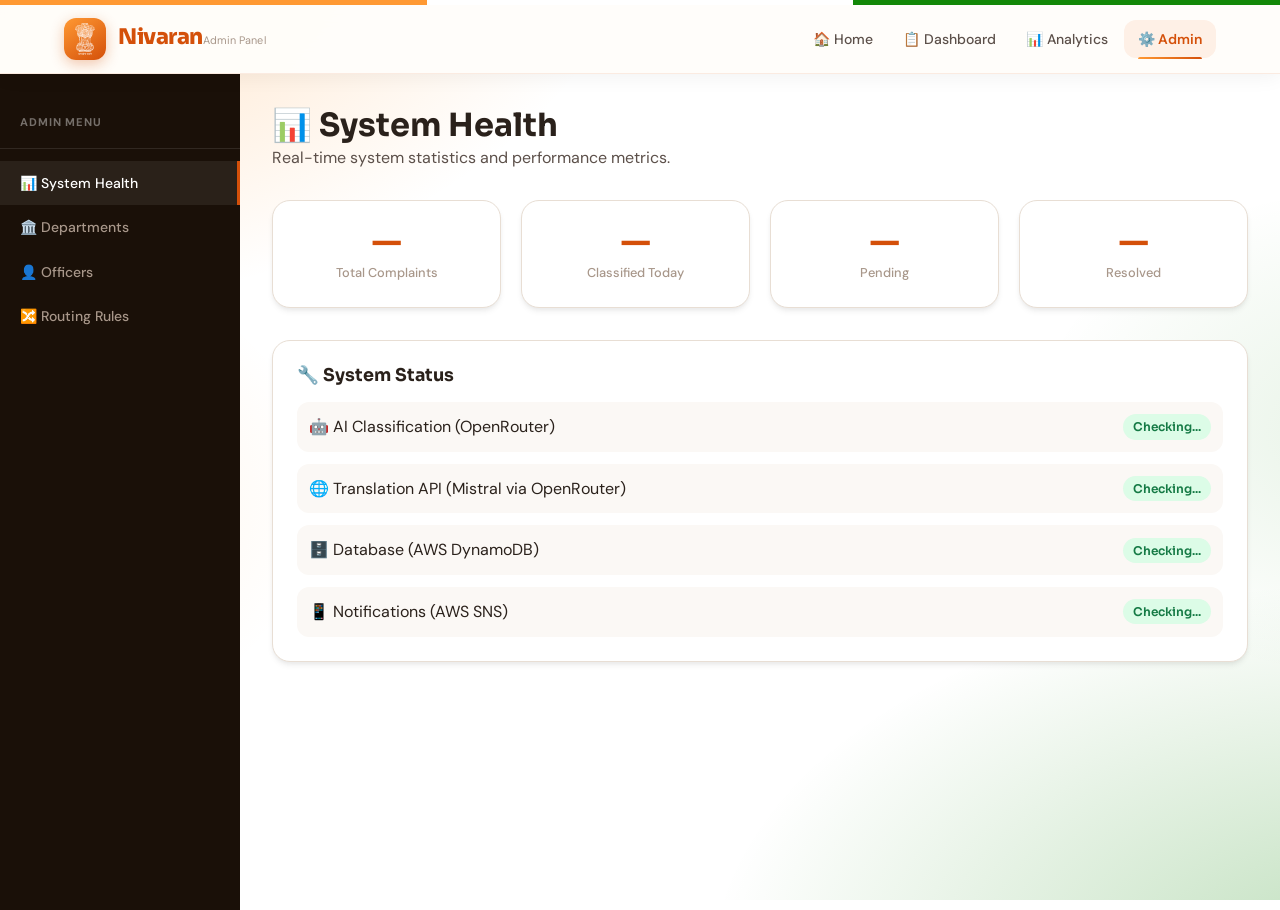
==== templates/admin.html @ b51317f9 "Initial commit" ====
<!DOCTYPE html>
<html lang="en">
<head>
  <meta charset="UTF-8" />
  <meta name="viewport" content="width=device-width, initial-scale=1.0" />
  <title>Admin Panel — Nivaran</title>
  <link rel="stylesheet" href="/static/css/base.css" />
  <link rel="stylesheet" href="/static/css/nav.css" />
  <link rel="stylesheet" href="/static/css/admin.css" />
</head>
<body>
<div id="offline-banner"></div>
<div id="toast-container"></div>

<nav class="navbar">
  <div class="nav-inner">
    <a href="/" class="nav-logo">
      <div class="nav-logo-icon">
        <img src="/static/img/emblem-of-india.svg" alt="National Emblem of India"
             style="width:100%;height:100%;object-fit:contain;filter:brightness(0) invert(1);">
      </div>
      <div><span class="nav-logo-text">Nivaran</span><span class="nav-logo-tagline">Admin Panel</span></div>
    </a>
    <ul class="nav-links">
      <li><a href="/">🏠 Home</a></li>
      <li><a href="/dashboard">📋 Dashboard</a></li>
      <li><a href="/analytics">📊 Analytics</a></li>
      <li><a href="/admin" class="active">⚙️ Admin</a></li>
    </ul>
    <button class="nav-hamburger" id="hamburger"><span></span><span></span><span></span></button>
  </div>
  <div class="nav-mobile" id="nav-mobile">
    <a href="/">🏠 Home</a>
    <a href="/dashboard">📋 Dashboard</a>
    <a href="/analytics">📊 Analytics</a>
    <a href="/admin">⚙️ Admin</a>
  </div>
</nav>

<div class="admin-layout">

  <!-- Sidebar -->
  <aside class="admin-sidebar">
    <div style="padding:16px 20px;border-bottom:1px solid rgba(255,255,255,0.1);margin-bottom:12px">
      <div style="font-size:0.7rem;font-weight:700;text-transform:uppercase;letter-spacing:0.08em;color:rgba(255,255,255,0.4)">Admin Menu</div>
    </div>
    <ul class="admin-nav">
      <li><a href="#" class="active" data-section="health">📊 System Health</a></li>
      <li><a href="#" data-section="departments">🏛️ Departments</a></li>
      <li><a href="#" data-section="users">👤 Officers</a></li>
      <li><a href="#" data-section="routing">🔀 Routing Rules</a></li>
    </ul>
  </aside>

  <!-- Content -->
  <main class="admin-content">

    <!-- System Health -->
    <div class="admin-section active" id="section-health">
      <div class="admin-section-header">
        <h2>📊 System Health</h2>
        <p>Real-time system statistics and performance metrics.</p>
      </div>

      <div class="health-grid">
        <div class="health-card">
          <div class="health-num" id="h-total">—</div>
          <div class="health-label">Total Complaints</div>
        </div>
        <div class="health-card">
          <div class="health-num" id="h-today">—</div>
          <div class="health-label">Classified Today</div>
        </div>
        <div class="health-card">
          <div class="health-num" id="h-pending">—</div>
          <div class="health-label">Pending</div>
        </div>
        <div class="health-card">
          <div class="health-num" id="h-resolved">—</div>
          <div class="health-label">Resolved</div>
        </div>
      </div>

      <div class="card">
        <h4 style="margin-bottom:16px">🔧 System Status</h4>
        <div style="display:flex;flex-direction:column;gap:12px" id="system-status">
          <div style="display:flex;align-items:center;justify-content:space-between;padding:12px;background:var(--neutral-50);border-radius:var(--radius)">
            <span>🤖 AI Classification (OpenRouter)</span>
            <span class="badge badge-low" id="status-ai">Checking...</span>
          </div>
          <div style="display:flex;align-items:center;justify-content:space-between;padding:12px;background:var(--neutral-50);border-radius:var(--radius)">
            <span>🌐 Translation API (Mistral via OpenRouter)</span>
            <span class="badge badge-low" id="status-translate">Checking...</span>
          </div>
          <div style="display:flex;align-items:center;justify-content:space-between;padding:12px;background:var(--neutral-50);border-radius:var(--radius)">
            <span>🗄️ Database (AWS DynamoDB)</span>
            <span class="badge badge-low" id="status-db">Checking...</span>
          </div>
          <div style="display:flex;align-items:center;justify-content:space-between;padding:12px;background:var(--neutral-50);border-radius:var(--radius)">
            <span>📱 Notifications (AWS SNS)</span>
            <span class="badge badge-low" id="status-sns">Checking...</span>
          </div>
        </div>
      </div>
    </div>

    <!-- Departments -->
    <div class="admin-section" id="section-departments">
      <div class="admin-section-header">
        <h2>🏛️ Department Management</h2>
        <p>Manage departments and their complaint categories.</p>
      </div>

      <div class="dept-table-card">
        <div style="padding:16px 20px;border-bottom:1px solid var(--border);display:flex;justify-content:space-between;align-items:center">
          <span style="font-weight:600;font-size:0.9rem">All Departments</span>
          <button class="btn btn-primary btn-sm" id="add-dept-btn">+ Add Department</button>
        </div>
        <table class="dept-table">
          <thead>
            <tr>
              <th>ID</th>
              <th>Name</th>
              <th>Categories</th>
              <th>Officers</th>
              <th>Actions</th>
            </tr>
          </thead>
          <tbody id="dept-tbody">
            <tr><td colspan="5" style="text-align:center;padding:32px;color:var(--text-muted)">Loading...</td></tr>
          </tbody>
        </table>
      </div>

      <!-- Add Department Form -->
      <div class="add-form-card hidden" id="add-dept-form">
        <h4 style="margin-bottom:20px">Add New Department</h4>
        <div class="grid-2">
          <div class="form-group">
            <label class="form-label">Department Name</label>
            <input type="text" class="form-control" id="new-dept-name" placeholder="e.g. Jal Nigam" />
          </div>
          <div class="form-group">
            <label class="form-label">Head Email</label>
            <input type="email" class="form-control" id="new-dept-email" placeholder="head@dept.gov.in" />
          </div>
        </div>
        <div class="form-group">
          <label class="form-label">Categories (comma separated)</label>
          <input type="text" class="form-control" id="new-dept-categories" placeholder="Water Supply, Drainage" />
        </div>
        <div style="display:flex;gap:10px">
          <button class="btn btn-primary" id="save-dept-btn">Save Department</button>
          <button class="btn btn-secondary" id="cancel-dept-btn">Cancel</button>
        </div>
      </div>
    </div>

    <!-- Officers -->
    <div class="admin-section" id="section-users">
      <div class="admin-section-header">
        <h2>👤 Officer Management</h2>
        <p>Add and manage department officers.</p>
      </div>

      <div class="add-form-card">
        <h4 style="margin-bottom:20px">Add New Officer</h4>
        <div class="grid-2">
          <div class="form-group">
            <label class="form-label">Username</label>
            <input type="text" class="form-control" id="new-officer-user" placeholder="officer.name" />
          </div>
          <div class="form-group">
            <label class="form-label">Password</label>
            <input type="password" class="form-control" id="new-officer-pass" placeholder="••••••••" />
          </div>
          <div class="form-group">
            <label class="form-label">Full Name</label>
            <input type="text" class="form-control" id="new-officer-name" placeholder="Officer Name" />
          </div>
          <div class="form-group">
            <label class="form-label">Department</label>
            <select class="form-control" id="new-officer-dept">
              <option value="">Select Department</option>
            </select>
          </div>
        </div>
        <button class="btn btn-primary" id="save-officer-btn">Add Officer</button>
      </div>
    </div>

    <!-- Routing Rules -->
    <div class="admin-section" id="section-routing">
      <div class="admin-section-header">
        <h2>🔀 Routing Rules</h2>
        <p>Configure which categories route to which departments.</p>
      </div>
      <div class="card">
        <table class="dept-table">
          <thead>
            <tr><th>Category</th><th>Department</th><th>Priority</th><th>Action</th></tr>
          </thead>
          <tbody id="routing-tbody">
            <tr><td colspan="4" style="text-align:center;padding:32px;color:var(--text-muted)">Loading routing rules...</td></tr>
          </tbody>
        </table>
      </div>
    </div>

  </main>
</div>

<script type="module" src="/static/js/main.js"></script>
<script type="module" src="/static/js/offline.js"></script>
<script type="module">
import { apiGet, apiPost, showToast } from '/static/js/api.js';

// Sidebar navigation
document.querySelectorAll('.admin-nav a').forEach(link => {
  link.addEventListener('click', e => {
    e.preventDefault();
    document.querySelectorAll('.admin-nav a').forEach(a => a.classList.remove('active'));
    document.querySelectorAll('.admin-section').forEach(s => s.classList.remove('active'));
    link.classList.add('active');
    document.getElementById('section-' + link.dataset.section)?.classList.add('active');
  });
});

// Load health stats
async function loadHealth() {
  const res = await apiGet('/api/health');
  if (res.success) {
    const d = res.data;
    document.getElementById('h-total').textContent = d.total ?? '—';
    document.getElementById('h-today').textContent = d.today ?? '—';
    document.getElementById('h-pending').textContent = d.pending ?? '—';
    document.getElementById('h-resolved').textContent = d.resolved ?? '—';
    ['ai','translate','db','sns'].forEach(k => {
      const el = document.getElementById('status-' + k);
      const ok = d.services?.[k];
      el.textContent = ok ? '✅ Operational' : '❌ Down';
      el.className = 'badge ' + (ok ? 'badge-low' : 'badge-high');
    });
  }
}

// Load departments
async function loadDepts() {
  const res = await apiGet('/api/departments');
  const tbody = document.getElementById('dept-tbody');
  if (res.success && res.data.length) {
    tbody.innerHTML = res.data.map(d => `
      <tr>
        <td><code>${d.dept_id}</code></td>
        <td><strong>${d.name}</strong></td>
        <td>${(d.categories || []).join(', ')}</td>
        <td>${(d.officer_emails || []).length}</td>
        <td><button class="btn btn-sm btn-secondary">Edit</button></td>
      </tr>
    `).join('');
  } else {
    tbody.innerHTML = '<tr><td colspan="5" style="text-align:center;padding:24px;color:var(--text-muted)">No departments found.</td></tr>';
  }
}

// Add dept toggle
document.getElementById('add-dept-btn')?.addEventListener('click', () => {
  document.getElementById('add-dept-form').classList.toggle('hidden');
});
document.getElementById('cancel-dept-btn')?.addEventListener('click', () => {
  document.getElementById('add-dept-form').classList.add('hidden');
});

document.getElementById('save-dept-btn')?.addEventListener('click', async () => {
  const name = document.getElementById('new-dept-name').value;
  const email = document.getElementById('new-dept-email').value;
  const cats = document.getElementById('new-dept-categories').value;
  if (!name) return showToast('Department name required', 'error');
  const res = await apiPost('/api/departments', {
    name, officer_emails: [email],
    categories: cats.split(',').map(c => c.trim()).filter(Boolean)
  });
  if (res.success) { showToast('Department added!', 'success'); loadDepts(); }
  else showToast(res.error || 'Failed', 'error');
});

// Load routing rules
async function loadRouting() {
  const tbody = document.getElementById('routing-tbody');
  const rules = [
    { category: 'Water Supply', dept: 'Jal Nigam', priority: 'HIGH' },
    { category: 'Electricity', dept: 'DISCOM', priority: 'HIGH' },
    { category: 'Roads', dept: 'PWD', priority: 'MEDIUM' },
    { category: 'Sanitation', dept: 'Municipal Corp', priority: 'HIGH' },
    { category: 'Parks', dept: 'Parks Dept', priority: 'LOW' },
    { category: 'Police', dept: 'Police Dept', priority: 'HIGH' },
    { category: 'Health', dept: 'Health Dept', priority: 'HIGH' },
    { category: 'Education', dept: 'Education Dept', priority: 'MEDIUM' },
    { category: 'Transport', dept: 'Transport Dept', priority: 'MEDIUM' },
  ];
  tbody.innerHTML = rules.map(r => `
    <tr>
      <td>${r.category}</td>
      <td>${r.dept}</td>
      <td><span class="badge badge-${r.priority === 'HIGH' ? 'high' : r.priority === 'MEDIUM' ? 'medium' : 'low'}">${r.priority}</span></td>
      <td><button class="btn btn-sm btn-secondary">Edit</button></td>
    </tr>
  `).join('');
}

loadHealth();
loadDepts();
loadRouting();
</script>
</body>
</html>
---- static/css/base.css ----
/* ============================================
   NivAI — Base CSS: Design System & Variables
   ============================================ */

@import url('https://fonts.googleapis.com/css2?family=Sora:wght@300;400;500;600;700;800&family=DM+Sans:ital,wght@0,300;0,400;0,500;0,600;1,400&family=Hind:wght@300;400;500;600;700&display=swap');

:root {
  /* Brand Colors — Indian Saffron-inspired */
  --primary: #D4500A;
  --primary-dark: #A83B06;
  --primary-light: #FEF0E6;
  --primary-glow: rgba(212, 80, 10, 0.15);

  /* Indian Accent */
  --india-saffron: #FF9933;
  --india-green: #138808;
  --india-white: #FFFFFF;

  /* Status Colors */
  --success: #157A45;
  --success-light: #DCFCE7;
  --warning: #C27803;
  --warning-light: #FEF9C3;
  --danger: #C81E1E;
  --danger-light: #FDE8E8;
  --info: #1C64F2;
  --info-light: #E1EFFE;

  /* Neutrals */
  --neutral-50: #FBF8F5;
  --neutral-100: #F5EFE8;
  --neutral-200: #E8DED4;
  --neutral-300: #D4C4B8;
  --neutral-400: #A8978A;
  --neutral-500: #7A6B62;
  --neutral-600: #5C504A;
  --neutral-700: #403830;
  --neutral-800: #2A211B;
  --neutral-900: #1A1008;

  /* Semantic */
  --bg-light: #FDFCFB;
  --bg-white: #FFFFFF;
  --text-primary: #2A211B;
  --text-secondary: #5C504A;
  --text-muted: #A8978A;
  --border: #E8DED4;
  --border-focus: #D4500A;

  /* Spacing */
  --radius-sm: 6px;
  --radius: 12px;
  --radius-lg: 18px;
  --radius-xl: 24px;
  --radius-full: 9999px;

  /* Shadows */
  --shadow-sm: 0 1px 3px rgba(0,0,0,0.06);
  --shadow: 0 4px 6px -1px rgba(0,0,0,0.07), 0 2px 4px -1px rgba(0,0,0,0.04);
  --shadow-md: 0 8px 24px rgba(0,0,0,0.09);
  --shadow-lg: 0 16px 48px rgba(0,0,0,0.11);
  --shadow-primary: 0 4px 20px rgba(212,80,10,0.22);

  /* Typography */
  --font-display: 'Sora', 'Hind', sans-serif;
  --font-body: 'DM Sans', 'Hind', sans-serif;

  /* Transitions */
  --transition: all 0.2s ease;
  --transition-slow: all 0.4s ease;

  /* Z-index */
  --z-nav: 100;
  --z-modal: 200;
  --z-toast: 300;
  --z-offline: 400;
}

/* ===== RESET ===== */
*, *::before, *::after {
  box-sizing: border-box;
  margin: 0;
  padding: 0;
}

html {
  scroll-behavior: smooth;
  -webkit-text-size-adjust: 100%;
}

/*
  ===== BACKGROUND — Tricolor Gradient =====
  Inspired by Indian flag:
  • Soft saffron glow blooms from top-left
  • Clean white in the centre
  • Soft India-green glow from bottom-right
  Smooth and elegant — no hard lines, no dots
*/
body {
  font-family: var(--font-body);
  font-size: 16px;
  line-height: 1.6;
  color: var(--text-primary);
  min-height: 100vh;
  -webkit-font-smoothing: antialiased;

  background-color: #FFFFFF;
  background-image:
    /* Saffron blob — top-left, large soft glow */
    radial-gradient(ellipse 90% 75% at -8% -12%,
      rgba(255, 153, 51, 0.38) 0%,
      rgba(255, 153, 51, 0.18) 35%,
      transparent 65%
    ),
    /* Secondary warm shimmer — left edge, mid */
    radial-gradient(ellipse 55% 55% at -5% 55%,
      rgba(255, 140, 20, 0.14) 0%,
      transparent 55%
    ),
    /* India Green blob — bottom-right, large soft glow */
    radial-gradient(ellipse 85% 70% at 108% 108%,
      rgba(19, 136, 8, 0.28) 0%,
      rgba(19, 136, 8, 0.12) 35%,
      transparent 62%
    ),
    /* Secondary green shimmer — right edge, mid */
    radial-gradient(ellipse 50% 50% at 108% 48%,
      rgba(19, 136, 8, 0.10) 0%,
      transparent 55%
    ),
    /* Bright white centre highlight */
    radial-gradient(ellipse 70% 60% at 50% 45%,
      rgba(255, 255, 255, 1) 0%,
      rgba(255, 255, 255, 0.85) 40%,
      transparent 75%
    );
  background-attachment: fixed;
}

/* ===== TYPOGRAPHY ===== */
h1, h2, h3, h4, h5, h6 {
  font-family: var(--font-display);
  font-weight: 700;
  line-height: 1.2;
  color: var(--text-primary);
}

h1 { font-size: clamp(1.75rem, 4vw, 2.75rem); }
h2 { font-size: clamp(1.4rem, 3vw, 2rem); }
h3 { font-size: clamp(1.1rem, 2vw, 1.4rem); }
h4 { font-size: 1.1rem; }

p { color: var(--text-secondary); line-height: 1.7; }

a {
  color: var(--primary);
  text-decoration: none;
  transition: var(--transition);
}
a:hover { color: var(--primary-dark); }

/* ===== BUTTONS ===== */
.btn {
  display: inline-flex;
  align-items: center;
  gap: 8px;
  padding: 10px 20px;
  border-radius: var(--radius);
  font-family: var(--font-body);
  font-size: 0.9rem;
  font-weight: 600;
  cursor: pointer;
  border: none;
  transition: var(--transition);
  text-decoration: none;
  white-space: nowrap;
}

.btn-primary {
  background: linear-gradient(135deg, #E05C0A, #C94E06);
  color: white;
  box-shadow: var(--shadow-primary);
}
.btn-primary:hover {
  background: linear-gradient(135deg, #C94E06, #A83B06);
  transform: translateY(-1px);
  box-shadow: 0 6px 24px rgba(212,80,10,0.35);
  color: white;
}

.btn-secondary {
  background: white;
  color: var(--primary);
  border: 2px solid var(--primary);
}
.btn-secondary:hover {
  background: var(--primary-light);
  transform: translateY(-1px);
}

.btn-danger {
  background: var(--danger);
  color: white;
}
.btn-danger:hover { background: #a51717; }

.btn-success {
  background: var(--success);
  color: white;
}

.btn-lg {
  padding: 14px 28px;
  font-size: 1rem;
  border-radius: var(--radius-lg);
}

.btn-sm {
  padding: 6px 14px;
  font-size: 0.8rem;
  border-radius: var(--radius-sm);
}

.btn:disabled {
  opacity: 0.6;
  cursor: not-allowed;
  transform: none !important;
}

/* ===== FORMS ===== */
.form-group {
  display: flex;
  flex-direction: column;
  gap: 6px;
  margin-bottom: 16px;
}

.form-label {
  font-family: var(--font-display);
  font-size: 0.85rem;
  font-weight: 600;
  color: var(--text-primary);
}

.form-control {
  width: 100%;
  padding: 12px 16px;
  border: 1.5px solid var(--border);
  border-radius: var(--radius);
  font-family: var(--font-body);
  font-size: 0.95rem;
  color: var(--text-primary);
  background: white;
  transition: var(--transition);
  outline: none;
}

.form-control:focus {
  border-color: var(--primary);
  box-shadow: 0 0 0 3px var(--primary-glow);
}

.form-control::placeholder { color: var(--text-muted); }

textarea.form-control {
  resize: vertical;
  min-height: 120px;
  line-height: 1.6;
}

select.form-control {
  appearance: none;
  background-image: url("data:image/svg+xml,%3Csvg xmlns='http://www.w3.org/2000/svg' width='16' height='16' fill='%23A8978A' viewBox='0 0 16 16'%3E%3Cpath d='M7.247 11.14L2.451 5.658C1.885 5.013 2.345 4 3.204 4h9.592a1 1 0 0 1 .753 1.659l-4.796 5.48a1 1 0 0 1-1.506 0z'/%3E%3C/svg%3E");
  background-repeat: no-repeat;
  background-position: right 14px center;
  padding-right: 40px;
  cursor: pointer;
}

/* ===== CARDS ===== */
.card {
  background: white;
  border-radius: var(--radius-lg);
  padding: 24px;
  box-shadow: var(--shadow);
  border: 1px solid var(--border);
}

.card-header {
  display: flex;
  align-items: center;
  justify-content: space-between;
  margin-bottom: 20px;
  padding-bottom: 16px;
  border-bottom: 1px solid var(--border);
}

/* ===== BADGES ===== */
.badge {
  display: inline-flex;
  align-items: center;
  padding: 3px 10px;
  border-radius: var(--radius-full);
  font-size: 0.75rem;
  font-weight: 600;
  font-family: var(--font-display);
}

.badge-high { background: var(--danger-light); color: var(--danger); }
.badge-medium { background: var(--warning-light); color: var(--warning); }
.badge-low { background: var(--success-light); color: var(--success); }
.badge-info { background: var(--info-light); color: var(--info); }
.badge-neutral { background: var(--neutral-100); color: var(--neutral-600); }

/* ===== ALERTS ===== */
.alert {
  padding: 14px 18px;
  border-radius: var(--radius);
  display: flex;
  align-items: flex-start;
  gap: 12px;
  font-size: 0.9rem;
}

.alert-warning {
  background: var(--warning-light);
  border: 1px solid #fcd34d;
  color: #92400e;
}
.alert-success {
  background: var(--success-light);
  border: 1px solid #6ee7b7;
  color: #065f46;
}
.alert-danger {
  background: var(--danger-light);
  border: 1px solid #fca5a5;
  color: #7f1d1d;
}

/* One complaint at a time — Info alert */
.alert-one-complaint {
  background: linear-gradient(135deg, rgba(255,248,240,0.9), rgba(255,243,224,0.9));
  border: 1px solid #FFCC80;
  border-left: 4px solid var(--india-saffron);
  color: #8B4513;
  padding: 10px 14px;
  border-radius: var(--radius);
  display: flex;
  align-items: center;
  gap: 10px;
  font-size: 0.875rem;
  font-weight: 500;
  margin-bottom: 10px;
  backdrop-filter: blur(4px);
}

/* ===== SPINNER ===== */
.spinner {
  width: 20px;
  height: 20px;
  border: 2.5px solid rgba(255,255,255,0.3);
  border-top-color: white;
  border-radius: 50%;
  animation: spin 0.7s linear infinite;
  display: inline-block;
}

.spinner-dark {
  border-color: rgba(212,80,10,0.2);
  border-top-color: var(--primary);
}

@keyframes spin { to { transform: rotate(360deg); } }

/* ===== LAYOUT UTILITIES ===== */
.container {
  width: 100%;
  max-width: 1200px;
  margin: 0 auto;
  padding: 0 20px;
}

.container-sm { max-width: 720px; }
.container-md { max-width: 900px; }

.flex { display: flex; }
.flex-col { flex-direction: column; }
.items-center { align-items: center; }
.justify-between { justify-content: space-between; }
.justify-center { justify-content: center; }
.gap-4 { gap: 16px; }
.gap-8 { gap: 32px; }
.wrap { flex-wrap: wrap; }

.grid-2 { display: grid; grid-template-columns: repeat(2, 1fr); gap: 20px; }
.grid-3 { display: grid; grid-template-columns: repeat(3, 1fr); gap: 20px; }
.grid-4 { display: grid; grid-template-columns: repeat(4, 1fr); gap: 20px; }

.text-center { text-align: center; }
.text-right { text-align: right; }
.hidden { display: none !important; }
.mt-4 { margin-top: 16px; }
.mt-8 { margin-top: 32px; }
.mb-4 { margin-bottom: 16px; }
.mb-8 { margin-bottom: 32px; }

/* ===== OFFLINE BANNER ===== */
#offline-banner {
  position: fixed;
  top: 0; left: 0; right: 0;
  z-index: var(--z-offline);
  background: #92400e;
  color: white;
  padding: 10px 20px;
  text-align: center;
  font-size: 0.875rem;
  font-weight: 500;
  display: none;
  align-items: center;
  justify-content: center;
  gap: 8px;
  transform: translateY(-100%);
  transition: transform 0.3s ease;
}
#offline-banner.show { display: flex; transform: translateY(0); }
body.offline-mode { padding-top: 44px; }

/* ===== TOAST ===== */
#toast-container {
  position: fixed;
  bottom: 24px; right: 24px;
  z-index: var(--z-toast);
  display: flex;
  flex-direction: column;
  gap: 10px;
}

.toast {
  background: var(--neutral-800);
  color: white;
  padding: 12px 18px;
  border-radius: var(--radius);
  font-size: 0.875rem;
  box-shadow: var(--shadow-lg);
  display: flex;
  align-items: center;
  gap: 10px;
  animation: slideInRight 0.3s ease, fadeOut 0.3s ease 2.7s forwards;
  max-width: 320px;
}

.toast-success { background: var(--success); }
.toast-error { background: var(--danger); }
.toast-warning { background: var(--warning); }

@keyframes slideInRight {
  from { transform: translateX(100%); opacity: 0; }
  to { transform: translateX(0); opacity: 1; }
}
@keyframes fadeOut { to { opacity: 0; transform: translateX(100%); } }

/* ===== MODAL ===== */
.modal-overlay {
  position: fixed; inset: 0;
  background: rgba(0,0,0,0.5);
  z-index: var(--z-modal);
  display: flex; align-items: center; justify-content: center;
  padding: 20px;
  backdrop-filter: blur(4px);
  opacity: 0; pointer-events: none;
  transition: opacity 0.2s ease;
}
.modal-overlay.active { opacity: 1; pointer-events: all; }

.modal {
  background: white;
  border-radius: var(--radius-xl);
  padding: 32px;
  width: 100%; max-width: 520px;
  max-height: 90vh; overflow-y: auto;
  transform: scale(0.95);
  transition: transform 0.2s ease;
}
.modal-overlay.active .modal { transform: scale(1); }

/* ===== RESPONSIVE ===== */
@media (max-width: 1024px) {
  .grid-4 { grid-template-columns: repeat(2, 1fr); }
  .grid-3 { grid-template-columns: repeat(2, 1fr); }
}
@media (max-width: 768px) {
  .container { padding: 0 16px; }
  .grid-2, .grid-3, .grid-4 { grid-template-columns: 1fr; }
  .card { padding: 16px; }
  h1 { font-size: 1.6rem; }
  .hide-mobile { display: none !important; }
}

/* ===== SCROLLBAR ===== */
::-webkit-scrollbar { width: 6px; height: 6px; }
::-webkit-scrollbar-track { background: var(--neutral-100); }
::-webkit-scrollbar-thumb { background: var(--neutral-300); border-radius: 3px; }
::-webkit-scrollbar-thumb:hover { background: var(--neutral-400); }

/* ===== SELECTION ===== */
::selection { background: var(--primary-light); color: var(--primary-dark); }
---- static/css/nav.css ----
/* ============================================
   NivAI — Navigation CSS (Indian Theme v3)
   ============================================ */

/* ── Tricolor stripe with Ashoka Chakra accent ── */
.navbar::before {
  content: '';
  display: block;
  height: 5px;
  background: linear-gradient(90deg,
    #FF9933 0%,   #FF9933 33.33%,
    #FFFFFF 33.33%, #FFFFFF 66.66%,
    #138808 66.66%, #138808 100%);
}

.navbar {
  position: sticky;
  top: 0;
  z-index: var(--z-nav);
  background: rgba(255, 253, 250, 0.97);
  backdrop-filter: blur(16px);
  -webkit-backdrop-filter: blur(16px);
  border-bottom: 1px solid rgba(212, 80, 10, 0.1);
  padding: 0;
  box-shadow: 0 2px 20px rgba(0,0,0,0.06);
}

.nav-inner {
  display: flex;
  align-items: center;
  justify-content: space-between;
  height: 68px;
  max-width: 1200px;
  margin: 0 auto;
  padding: 0 24px;
}

/* ── Logo ── */
.nav-logo {
  display: flex;
  align-items: center;
  gap: 12px;
  text-decoration: none;
  transition: opacity 0.2s;
}
.nav-logo:hover { opacity: 0.85; }

.nav-logo-icon {
  width: 42px;
  height: 42px;
  background: linear-gradient(145deg, #FF9933 0%, #D4500A 100%);
  border-radius: 12px;
  display: flex;
  align-items: center;
  justify-content: center;
  box-shadow: 0 4px 14px rgba(212,80,10,0.32);
  flex-shrink: 0;
  overflow: hidden;
  padding: 5px;
}

/* Ashoka Chakra inside logo — white on saffron */
.nav-logo-icon svg {
  width: 100%;
  height: 100%;
  color: white;
}

.nav-logo-wordmark {
  display: flex;
  flex-direction: column;
  gap: 1px;
}

.nav-logo-text {
  font-family: var(--font-display);
  font-size: 1.35rem;
  font-weight: 800;
  color: var(--primary);
  letter-spacing: -0.5px;
  line-height: 1;
}

.nav-logo-tagline {
  font-size: 0.68rem;
  color: var(--text-muted);
  font-weight: 400;
  line-height: 1;
  letter-spacing: 0.01em;
}

/* ── Nav Links ── */
.nav-links {
  display: flex;
  align-items: center;
  gap: 2px;
  list-style: none;
}

.nav-links a {
  display: flex;
  align-items: center;
  gap: 6px;
  padding: 8px 14px;
  border-radius: var(--radius);
  font-size: 0.875rem;
  font-weight: 500;
  color: var(--text-secondary);
  transition: var(--transition);
  text-decoration: none;
  position: relative;
}

.nav-links a:hover {
  color: var(--primary);
  background: var(--primary-light);
}

.nav-links a.active {
  color: var(--primary);
  background: var(--primary-light);
  font-weight: 600;
}

.nav-links a.active::after {
  content: '';
  position: absolute;
  bottom: -1px;
  left: 14px;
  right: 14px;
  height: 2px;
  background: linear-gradient(90deg, var(--india-saffron), var(--primary));
  border-radius: 2px 2px 0 0;
}

/* ── Nav Actions ── */
.nav-actions {
  display: flex;
  align-items: center;
  gap: 10px;
}

/* ── Hamburger ── */
.nav-hamburger {
  display: none;
  flex-direction: column;
  gap: 5px;
  cursor: pointer;
  padding: 8px;
  border-radius: var(--radius-sm);
  background: none;
  border: none;
  transition: var(--transition);
}

.nav-hamburger span {
  display: block;
  width: 22px;
  height: 2px;
  background: var(--text-primary);
  border-radius: 2px;
  transition: var(--transition);
}

.nav-hamburger.open span:nth-child(1) { transform: translateY(7px) rotate(45deg); }
.nav-hamburger.open span:nth-child(2) { opacity: 0; }
.nav-hamburger.open span:nth-child(3) { transform: translateY(-7px) rotate(-45deg); }

/* ── Mobile Menu ── */
.nav-mobile {
  display: none;
  flex-direction: column;
  background: rgba(255,253,250,0.99);
  border-top: 1px solid var(--border);
  padding: 10px 16px 16px;
  gap: 2px;
}

.nav-mobile.open { display: flex; }

.nav-mobile a {
  padding: 12px 16px;
  border-radius: var(--radius);
  font-size: 0.95rem;
  font-weight: 500;
  color: var(--text-secondary);
  display: flex;
  align-items: center;
  gap: 10px;
  transition: var(--transition);
}

.nav-mobile a:hover {
  background: var(--primary-light);
  color: var(--primary);
}

/* ── Responsive ── */
@media (max-width: 768px) {
  .nav-links, .nav-actions .btn { display: none; }
  .nav-hamburger { display: flex; }
  .nav-inner { padding: 0 16px; height: 62px; }
}
---- static/css/admin.css ----
/* ============================================
   NivAI — Admin Page CSS
   ============================================ */

.admin-layout {
  min-height: calc(100vh - 64px);
  display: grid;
  grid-template-columns: 240px 1fr;
}

.admin-sidebar {
  background: var(--neutral-900);
  padding: 24px 0;
  position: sticky;
  top: 64px;
  height: calc(100vh - 64px);
  overflow-y: auto;
}

.admin-nav { list-style: none; }

.admin-nav li a {
  display: flex;
  align-items: center;
  gap: 10px;
  padding: 11px 20px;
  color: var(--neutral-400);
  font-size: 0.875rem;
  font-weight: 500;
  transition: var(--transition);
  text-decoration: none;
}

.admin-nav li a:hover,
.admin-nav li a.active {
  background: rgba(255,255,255,0.07);
  color: white;
  border-right: 3px solid var(--primary);
}

.admin-content {
  padding: 32px;
  overflow-y: auto;
}

.admin-section {
  display: none;
}
.admin-section.active { display: block; }

.admin-section-header {
  margin-bottom: 28px;
}

/* Health Stats Grid */
.health-grid {
  display: grid;
  grid-template-columns: repeat(4, 1fr);
  gap: 20px;
  margin-bottom: 32px;
}

.health-card {
  background: white;
  border-radius: var(--radius-lg);
  padding: 24px;
  box-shadow: var(--shadow);
  border: 1px solid var(--border);
  text-align: center;
}

.health-num {
  font-family: var(--font-display);
  font-size: 2rem;
  font-weight: 800;
  color: var(--primary);
  line-height: 1;
  margin-bottom: 6px;
}

.health-label {
  font-size: 0.8rem;
  color: var(--text-muted);
  font-weight: 500;
}

/* Department Table */
.dept-table-card {
  background: white;
  border-radius: var(--radius-lg);
  box-shadow: var(--shadow);
  border: 1px solid var(--border);
  overflow: hidden;
}

.dept-table {
  width: 100%;
  border-collapse: collapse;
  font-size: 0.875rem;
}

.dept-table th {
  background: var(--neutral-50);
  padding: 12px 16px;
  text-align: left;
  font-size: 0.75rem;
  font-weight: 700;
  text-transform: uppercase;
  letter-spacing: 0.05em;
  color: var(--text-muted);
  border-bottom: 1px solid var(--border);
}

.dept-table td {
  padding: 14px 16px;
  border-bottom: 1px solid var(--neutral-100);
}

.dept-table tr:last-child td { border-bottom: none; }

/* Add Form Panel */
.add-form-card {
  background: white;
  border-radius: var(--radius-lg);
  padding: 24px;
  box-shadow: var(--shadow);
  border: 1px solid var(--border);
  margin-top: 24px;
}

@media (max-width: 768px) {
  .admin-layout { grid-template-columns: 1fr; }
  .admin-sidebar { position: static; height: auto; }
  .health-grid { grid-template-columns: repeat(2, 1fr); }
  .admin-content { padding: 16px; }
}
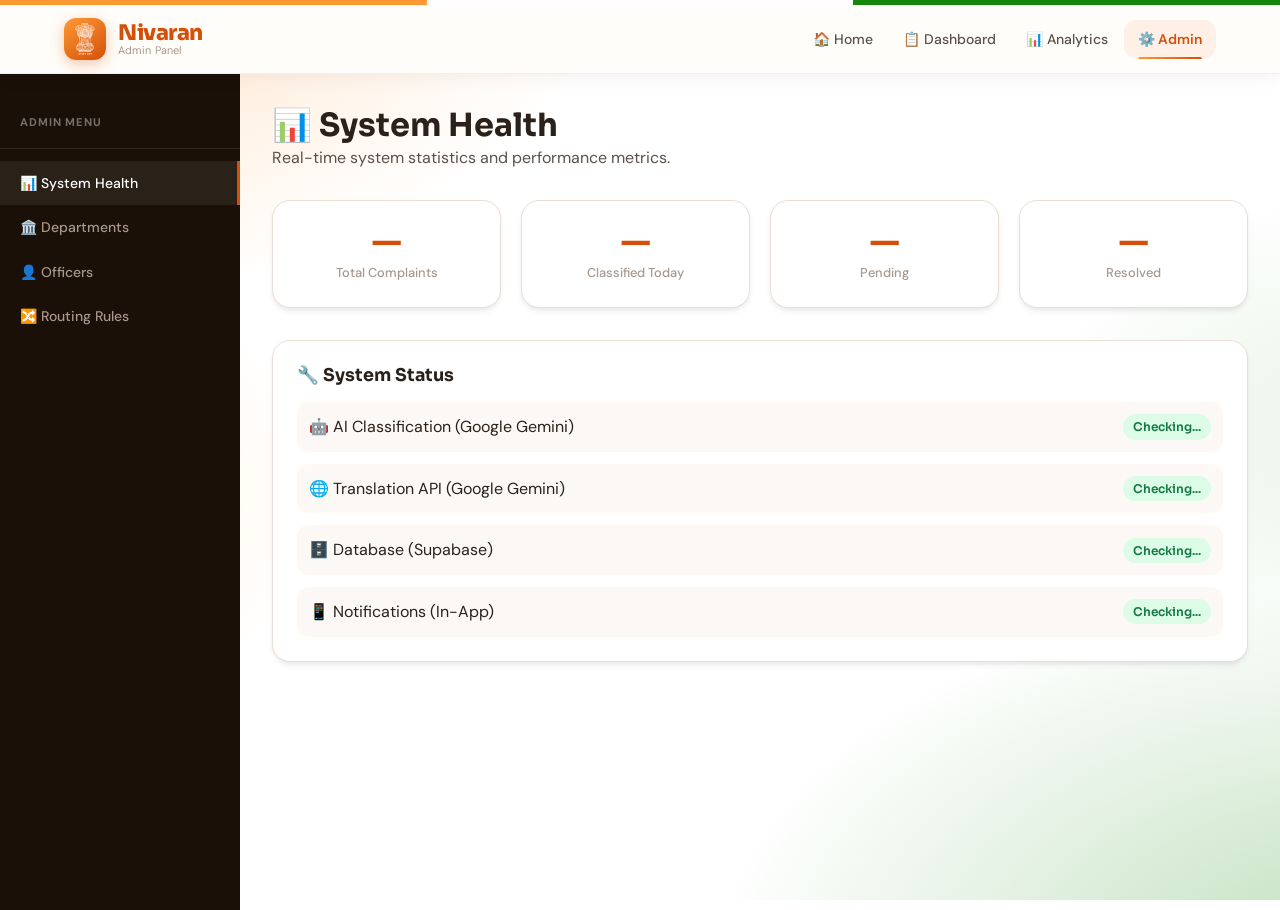
==== commit e21804b5: "Update Niv-AI application" ====
--- a/templates/admin.html
+++ b/templates/admin.html
@@ -85,19 +85,19 @@
         <h4 style="margin-bottom:16px">🔧 System Status</h4>
         <div style="display:flex;flex-direction:column;gap:12px" id="system-status">
           <div style="display:flex;align-items:center;justify-content:space-between;padding:12px;background:var(--neutral-50);border-radius:var(--radius)">
-            <span>🤖 AI Classification (OpenRouter)</span>
+            <span>🤖 AI Classification (Google Gemini)</span>
             <span class="badge badge-low" id="status-ai">Checking...</span>
           </div>
           <div style="display:flex;align-items:center;justify-content:space-between;padding:12px;background:var(--neutral-50);border-radius:var(--radius)">
-            <span>🌐 Translation API (Mistral via OpenRouter)</span>
+            <span>🌐 Translation API (Google Gemini)</span>
             <span class="badge badge-low" id="status-translate">Checking...</span>
           </div>
           <div style="display:flex;align-items:center;justify-content:space-between;padding:12px;background:var(--neutral-50);border-radius:var(--radius)">
-            <span>🗄️ Database (AWS DynamoDB)</span>
+            <span>🗄️ Database (Supabase)</span>
             <span class="badge badge-low" id="status-db">Checking...</span>
           </div>
           <div style="display:flex;align-items:center;justify-content:space-between;padding:12px;background:var(--neutral-50);border-radius:var(--radius)">
-            <span>📱 Notifications (AWS SNS)</span>
+            <span>📱 Notifications (In-App)</span>
             <span class="badge badge-low" id="status-sns">Checking...</span>
           </div>
         </div>
@@ -213,7 +213,10 @@
 <script type="module" src="/static/js/main.js"></script>
 <script type="module" src="/static/js/offline.js"></script>
 <script type="module">
-import { apiGet, apiPost, showToast } from '/static/js/api.js';
+
+import { apiGet, apiPost } from '/static/js/api.js';
+import { showToast } from '/static/js/main.js';
+
 
 // Sidebar navigation
 document.querySelectorAll('.admin-nav a').forEach(link => {
--- a/static/css/base.css
+++ b/static/css/base.css
@@ -81,6 +81,27 @@
   box-sizing: border-box;
   margin: 0;
   padding: 0;
+}
+
+/* Prevent wide content from creating page-level horizontal scrolling. */
+html,
+body {
+  max-width: 100%;
+  overflow-x: hidden;
+}
+
+img,
+svg,
+canvas,
+video {
+  max-width: 100%;
+}
+
+button,
+input,
+select,
+textarea {
+  max-width: 100%;
 }
 
 html {
@@ -244,6 +265,7 @@
 
 .form-control {
   width: 100%;
+  min-width: 0;
   padding: 12px 16px;
   border: 1.5px solid var(--border);
   border-radius: var(--radius);
@@ -393,9 +415,9 @@
 .gap-8 { gap: 32px; }
 .wrap { flex-wrap: wrap; }
 
-.grid-2 { display: grid; grid-template-columns: repeat(2, 1fr); gap: 20px; }
-.grid-3 { display: grid; grid-template-columns: repeat(3, 1fr); gap: 20px; }
-.grid-4 { display: grid; grid-template-columns: repeat(4, 1fr); gap: 20px; }
+.grid-2 { display: grid; grid-template-columns: repeat(2, minmax(0, 1fr)); gap: 20px; }
+.grid-3 { display: grid; grid-template-columns: repeat(3, minmax(0, 1fr)); gap: 20px; }
+.grid-4 { display: grid; grid-template-columns: repeat(4, minmax(0, 1fr)); gap: 20px; }
 
 .text-center { text-align: center; }
 .text-right { text-align: right; }
@@ -490,6 +512,10 @@
   .grid-3 { grid-template-columns: repeat(2, 1fr); }
 }
 @media (max-width: 768px) {
+  body {
+    background-attachment: scroll;
+  }
+
   .container { padding: 0 16px; }
   .grid-2, .grid-3, .grid-4 { grid-template-columns: 1fr; }
   .card { padding: 16px; }
@@ -497,6 +523,27 @@
   .hide-mobile { display: none !important; }
 }
 
+@media (max-width: 480px) {
+  .btn {
+    white-space: normal;
+    text-align: center;
+  }
+
+  .modal {
+    padding: 24px 18px;
+  }
+
+  #toast-container {
+    left: 16px;
+    right: 16px;
+    bottom: 16px;
+  }
+
+  .toast {
+    max-width: none;
+  }
+}
+
 /* ===== SCROLLBAR ===== */
 ::-webkit-scrollbar { width: 6px; height: 6px; }
 ::-webkit-scrollbar-track { background: var(--neutral-100); }
--- a/static/css/nav.css
+++ b/static/css/nav.css
@@ -70,6 +70,13 @@
   display: flex;
   flex-direction: column;
   gap: 1px;
+}
+
+.nav-logo > div:last-child {
+  display: flex;
+  flex-direction: column;
+  gap: 1px;
+  min-width: 0;
 }
 
 .nav-logo-text {
@@ -195,9 +202,122 @@
   color: var(--primary);
 }
 
+/* ── Department Login FAB (floating icon — bottom right) ── */
+.dept-fab {
+  position: fixed;
+  bottom: 28px;
+  right: 28px;
+  width: 54px;
+  height: 54px;
+  background: linear-gradient(145deg, #FF9933 0%, #D4500A 100%);
+  border-radius: 50%;
+  display: flex;
+  align-items: center;
+  justify-content: center;
+  font-size: 1.45rem;
+  text-decoration: none;
+  box-shadow: 0 4px 20px rgba(212, 80, 10, 0.42), 0 1px 6px rgba(0,0,0,0.15);
+  z-index: 200;
+  transition: transform 0.2s cubic-bezier(.34,1.56,.64,1), box-shadow 0.2s;
+  line-height: 1;
+}
+.dept-fab:hover {
+  transform: scale(1.12);
+  box-shadow: 0 8px 28px rgba(212, 80, 10, 0.52), 0 2px 10px rgba(0,0,0,0.18);
+}
+.dept-fab:active { transform: scale(0.96); }
+
+/* Tooltip on hover */
+.dept-fab::after {
+  content: 'Department Login';
+  position: absolute;
+  right: calc(100% + 10px);
+  top: 50%;
+  transform: translateY(-50%);
+  background: rgba(31,41,55,0.92);
+  color: white;
+  font-size: 0.74rem;
+  font-weight: 600;
+  white-space: nowrap;
+  padding: 5px 10px;
+  border-radius: 7px;
+  pointer-events: none;
+  opacity: 0;
+  transition: opacity 0.18s;
+  font-family: var(--font-body, sans-serif);
+}
+.dept-fab:hover::after { opacity: 1; }
+
 /* ── Responsive ── */
 @media (max-width: 768px) {
   .nav-links, .nav-actions .btn { display: none; }
   .nav-hamburger { display: flex; }
   .nav-inner { padding: 0 16px; height: 62px; }
-}
+  .dept-fab { bottom: 20px; right: 18px; width: 48px; height: 48px; font-size: 1.25rem; }
+  .dept-fab::after { display: none; }
+}
+
+/* Four-link department navigation can outgrow a tablet before the
+   standard mobile breakpoint, so use the same compact menu there. */
+@media (max-width: 900px) {
+  .nav-links {
+    display: none;
+  }
+
+  .nav-hamburger {
+    display: flex;
+  }
+
+  .nav-inner {
+    min-width: 0;
+    padding: 0 20px;
+  }
+
+  .nav-actions {
+    margin-left: auto;
+    min-width: 0;
+  }
+
+  .nav-actions > span {
+    overflow: hidden;
+    text-overflow: ellipsis;
+    white-space: nowrap;
+  }
+}
+
+@media (max-width: 480px) {
+  .nav-inner {
+    padding: 0 14px;
+  }
+
+  .nav-logo {
+    gap: 9px;
+    min-width: 0;
+  }
+
+  .nav-logo-icon {
+    width: 38px;
+    height: 38px;
+    border-radius: 10px;
+  }
+
+  .nav-logo-text {
+    font-size: 1.15rem;
+  }
+
+  .nav-logo-tagline {
+    max-width: 150px;
+    overflow: hidden;
+    text-overflow: ellipsis;
+    white-space: nowrap;
+  }
+
+  .nav-mobile {
+    padding-left: 12px;
+    padding-right: 12px;
+  }
+
+  .nav-mobile a {
+    min-height: 44px;
+  }
+}
--- a/static/css/admin.css
+++ b/static/css/admin.css
@@ -133,4 +133,64 @@
   .admin-sidebar { position: static; height: auto; }
   .health-grid { grid-template-columns: repeat(2, 1fr); }
   .admin-content { padding: 16px; }
+
+  .admin-sidebar {
+    padding: 12px 0;
+  }
+
+  .admin-nav {
+    display: grid;
+    grid-template-columns: repeat(2, minmax(0, 1fr));
+    gap: 4px;
+    padding: 0 12px;
+  }
+
+  .admin-nav li a {
+    height: 100%;
+    padding: 11px 12px;
+    border-radius: var(--radius-sm);
+  }
+
+  .admin-nav li a:hover,
+  .admin-nav li a.active {
+    border-right: none;
+  }
+
+  .dept-table-card {
+    overflow-x: auto;
+  }
+
+  .dept-table {
+    min-width: 560px;
+  }
+
+  .admin-content #system-status > div {
+    flex-wrap: wrap;
+    gap: 8px;
+  }
 }
+
+@media (max-width: 480px) {
+  .health-grid {
+    grid-template-columns: 1fr;
+    gap: 12px;
+  }
+
+  .admin-section-header {
+    margin-bottom: 20px;
+  }
+
+  .add-form-card {
+    padding: 18px 16px;
+  }
+
+  .admin-content .card {
+    padding: 16px;
+  }
+
+  .admin-content .card > div[style*="justify-content:space-between"] {
+    align-items: flex-start !important;
+    flex-direction: column;
+    gap: 10px;
+  }
+}
